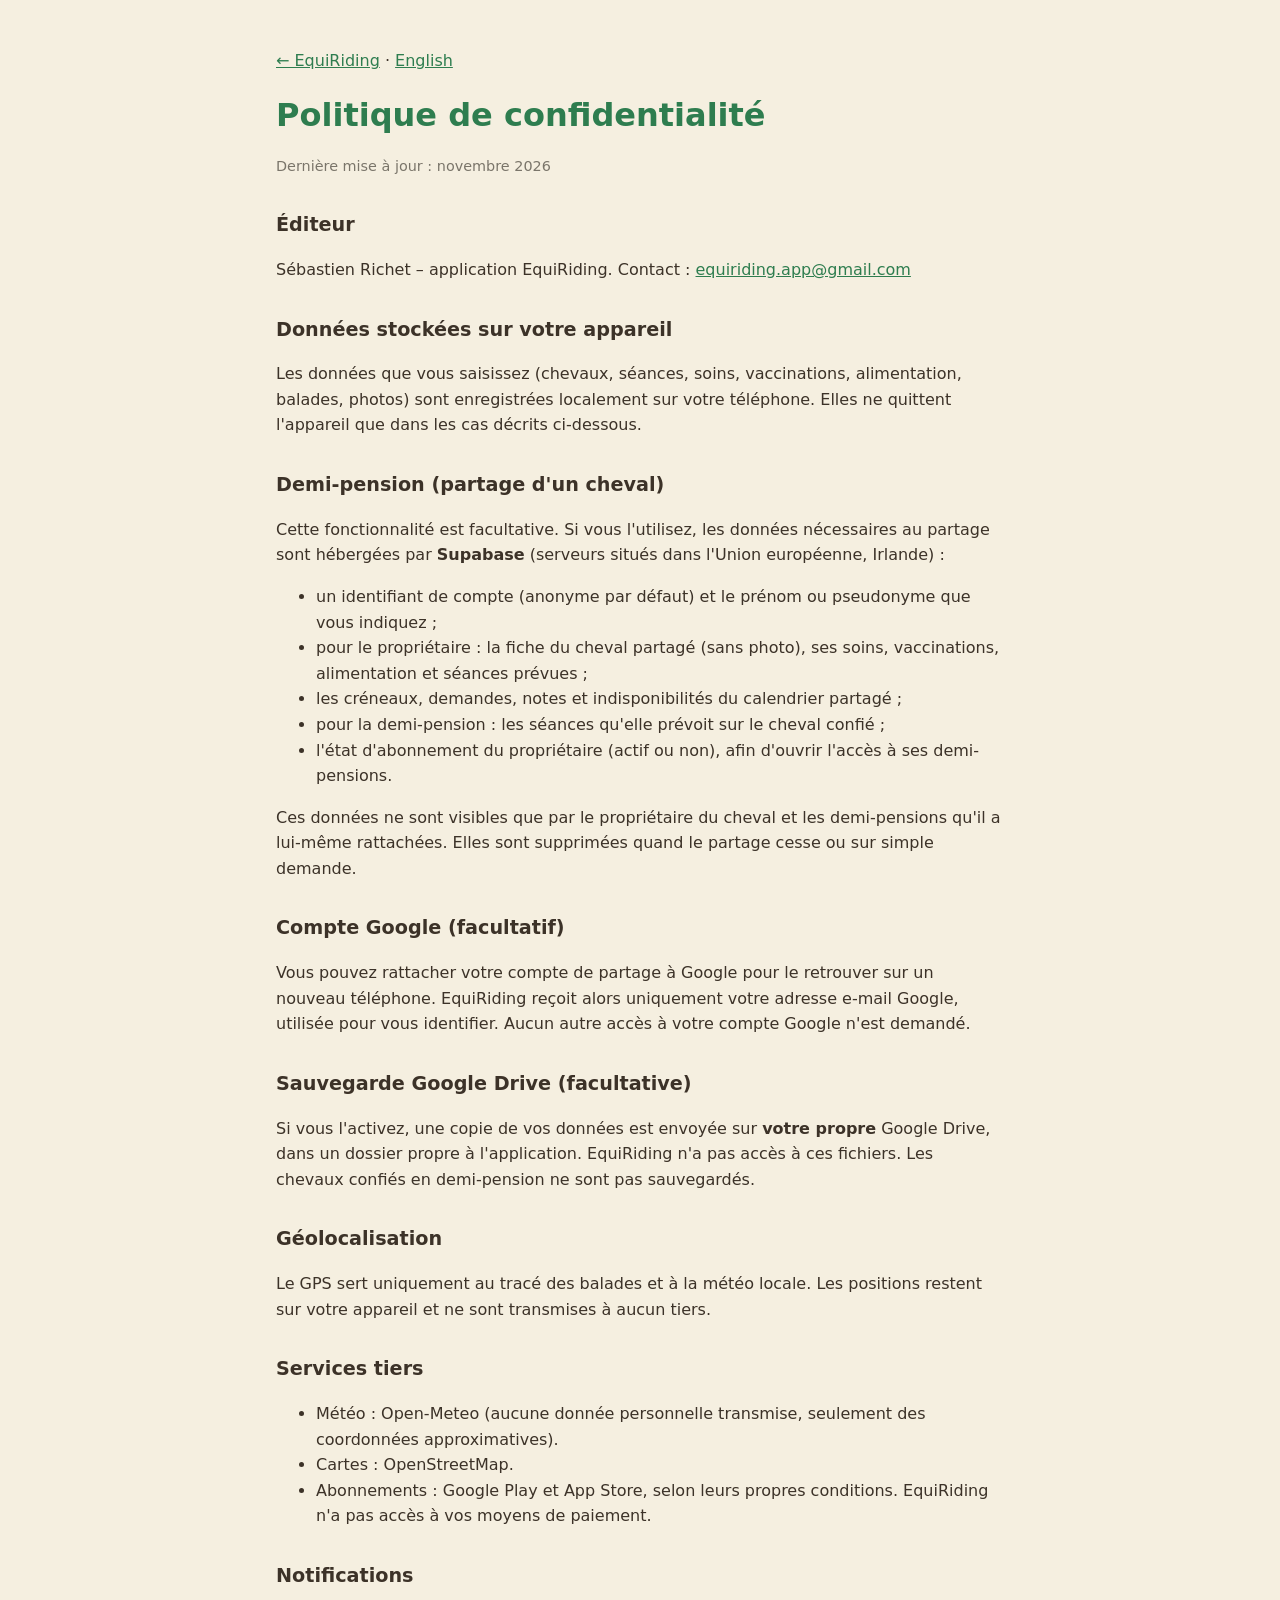
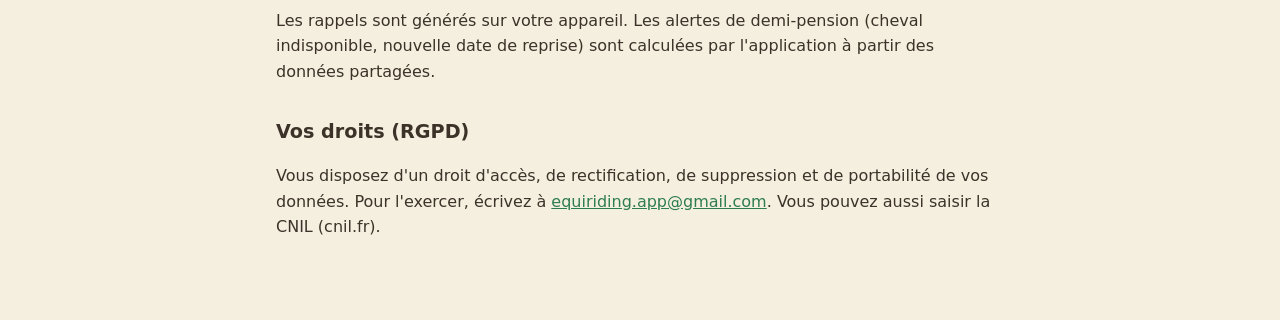
==== confidentialite.html @ e7aeb92d "Add files via upload" ====
<!doctype html>
<html lang="fr">
<head>
<meta charset="utf-8">
<meta name="viewport" content="width=device-width,initial-scale=1">
<title>Confidentialité – EquiRiding</title>
<link rel="stylesheet" href="style.css">
</head>
<body><main>
<p><a href="index.html">← EquiRiding</a> · <a href="privacy.html">English</a></p>
<h1>Politique de confidentialité</h1>
<p class="muted">Dernière mise à jour : novembre 2026</p>

<h2>Éditeur</h2>
<p>Sébastien Richet – application EquiRiding. Contact : <a href="mailto:equiriding.app@gmail.com">equiriding.app@gmail.com</a></p>

<h2>Données stockées sur votre appareil</h2>
<p>Les données que vous saisissez (chevaux, séances, soins, vaccinations, alimentation, balades, photos) sont enregistrées localement sur votre téléphone. Elles ne quittent l'appareil que dans les cas décrits ci-dessous.</p>

<h2>Demi-pension (partage d'un cheval)</h2>
<p>Cette fonctionnalité est facultative. Si vous l'utilisez, les données nécessaires au partage sont hébergées par <strong>Supabase</strong> (serveurs situés dans l'Union européenne, Irlande) :</p>
<ul>
<li>un identifiant de compte (anonyme par défaut) et le prénom ou pseudonyme que vous indiquez ;</li>
<li>pour le propriétaire : la fiche du cheval partagé (sans photo), ses soins, vaccinations, alimentation et séances prévues ;</li>
<li>les créneaux, demandes, notes et indisponibilités du calendrier partagé ;</li>
<li>pour la demi-pension : les séances qu'elle prévoit sur le cheval confié ;</li>
<li>l'état d'abonnement du propriétaire (actif ou non), afin d'ouvrir l'accès à ses demi-pensions.</li>
</ul>
<p>Ces données ne sont visibles que par le propriétaire du cheval et les demi-pensions qu'il a lui-même rattachées. Elles sont supprimées quand le partage cesse ou sur simple demande.</p>

<h2>Compte Google (facultatif)</h2>
<p>Vous pouvez rattacher votre compte de partage à Google pour le retrouver sur un nouveau téléphone. EquiRiding reçoit alors uniquement votre adresse e-mail Google, utilisée pour vous identifier. Aucun autre accès à votre compte Google n'est demandé.</p>

<h2>Sauvegarde Google Drive (facultative)</h2>
<p>Si vous l'activez, une copie de vos données est envoyée sur <strong>votre propre</strong> Google Drive, dans un dossier propre à l'application. EquiRiding n'a pas accès à ces fichiers. Les chevaux confiés en demi-pension ne sont pas sauvegardés.</p>

<h2>Géolocalisation</h2>
<p>Le GPS sert uniquement au tracé des balades et à la météo locale. Les positions restent sur votre appareil et ne sont transmises à aucun tiers.</p>

<h2>Services tiers</h2>
<ul>
<li>Météo : Open-Meteo (aucune donnée personnelle transmise, seulement des coordonnées approximatives).</li>
<li>Cartes : OpenStreetMap.</li>
<li>Abonnements : Google Play et App Store, selon leurs propres conditions. EquiRiding n'a pas accès à vos moyens de paiement.</li>
</ul>

<h2>Notifications</h2>
<p>Les rappels sont générés sur votre appareil. Les alertes de demi-pension (cheval indisponible, nouvelle date de reprise) sont calculées par l'application à partir des données partagées.</p>

<h2>Vos droits (RGPD)</h2>
<p>Vous disposez d'un droit d'accès, de rectification, de suppression et de portabilité de vos données. Pour l'exercer, écrivez à <a href="mailto:equiriding.app@gmail.com">equiriding.app@gmail.com</a>. Vous pouvez aussi saisir la CNIL (cnil.fr).</p>
</main></body>
</html>
---- style.css ----
:root{--bg:#F5EFE0;--card:#FAF7F0;--text:#3C3228;--muted:#7A756A;--accent:#2E7D4F}
*{box-sizing:border-box}
body{margin:0;background:var(--bg);color:var(--text);font:16px/1.6 system-ui,-apple-system,Segoe UI,Roboto,sans-serif}
main{max-width:760px;margin:0 auto;padding:32px 16px 64px}
h1{color:var(--accent);margin:0 0 8px}
h2{margin-top:32px;font-size:1.2rem}
.card{background:var(--card);border-radius:14px;padding:20px;margin:16px 0}
a{color:var(--accent)}
.muted{color:var(--muted);font-size:.9rem}
nav a{margin-right:16px}
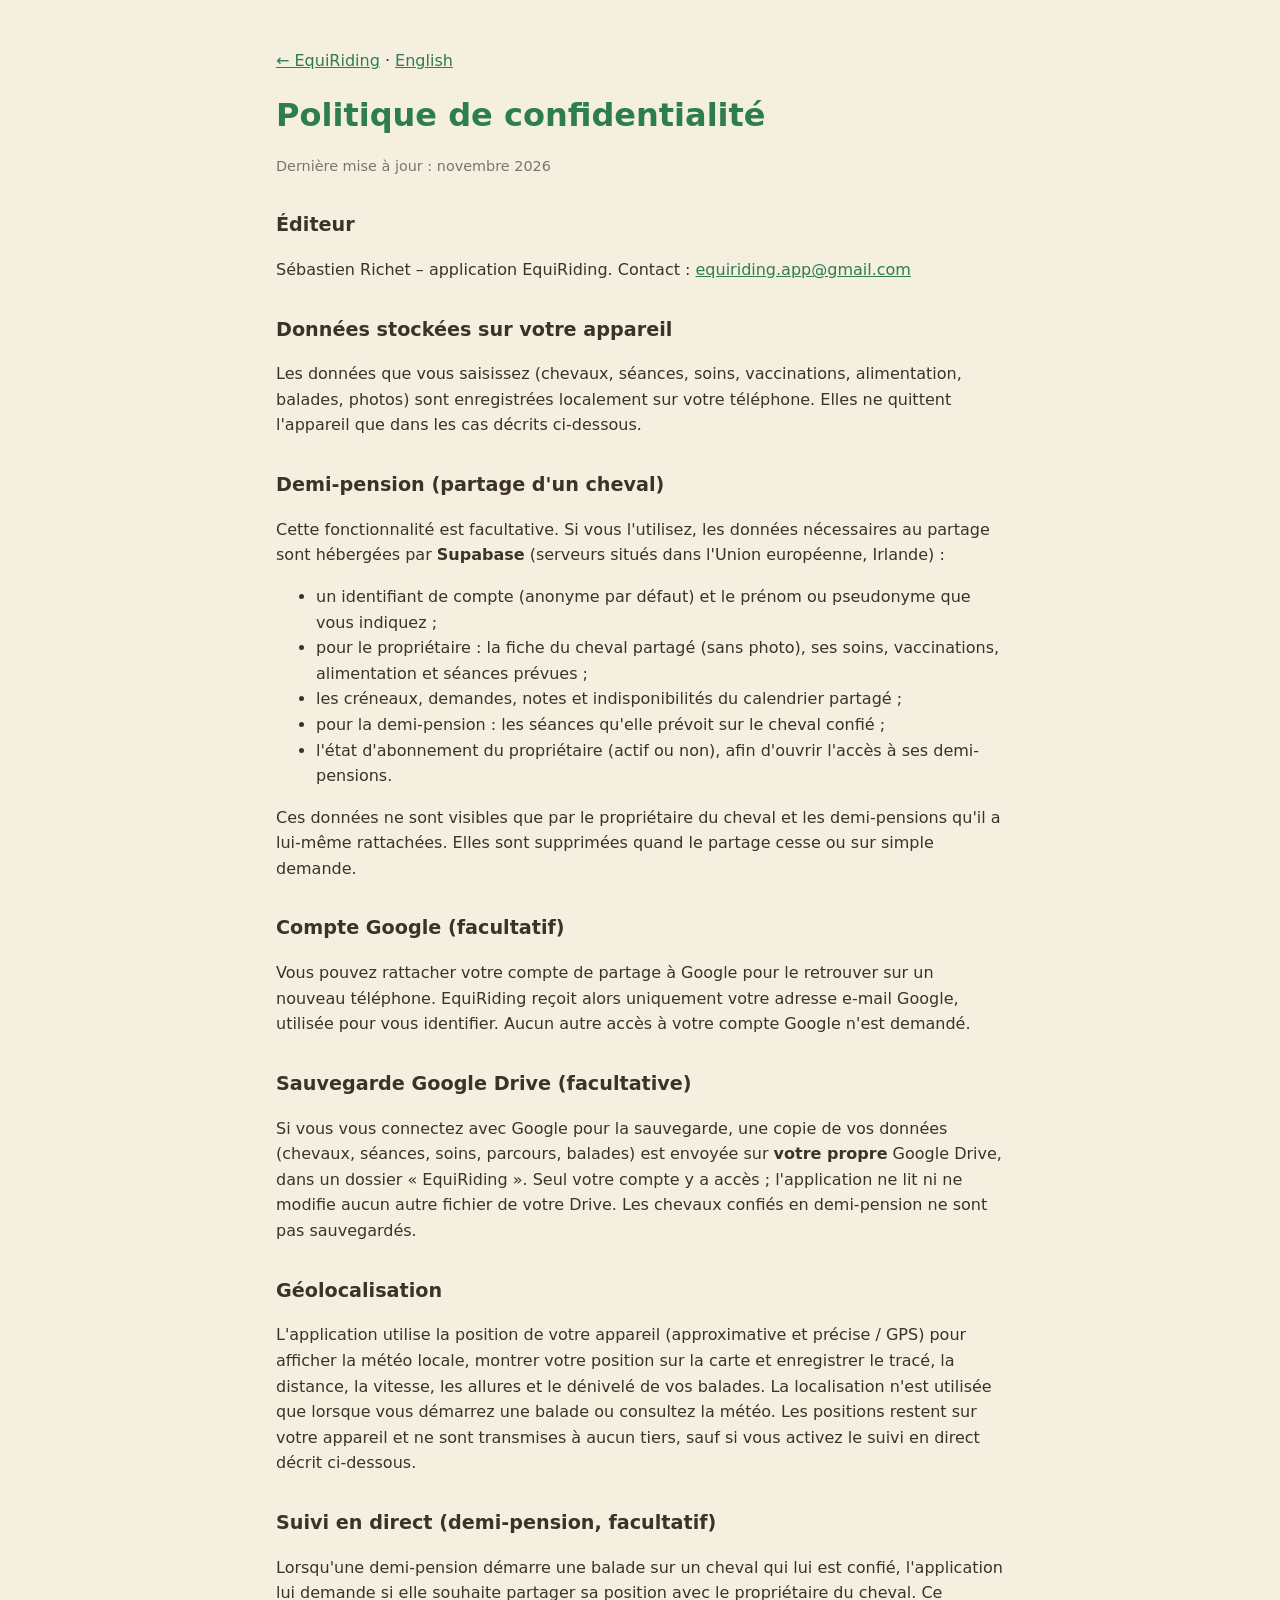
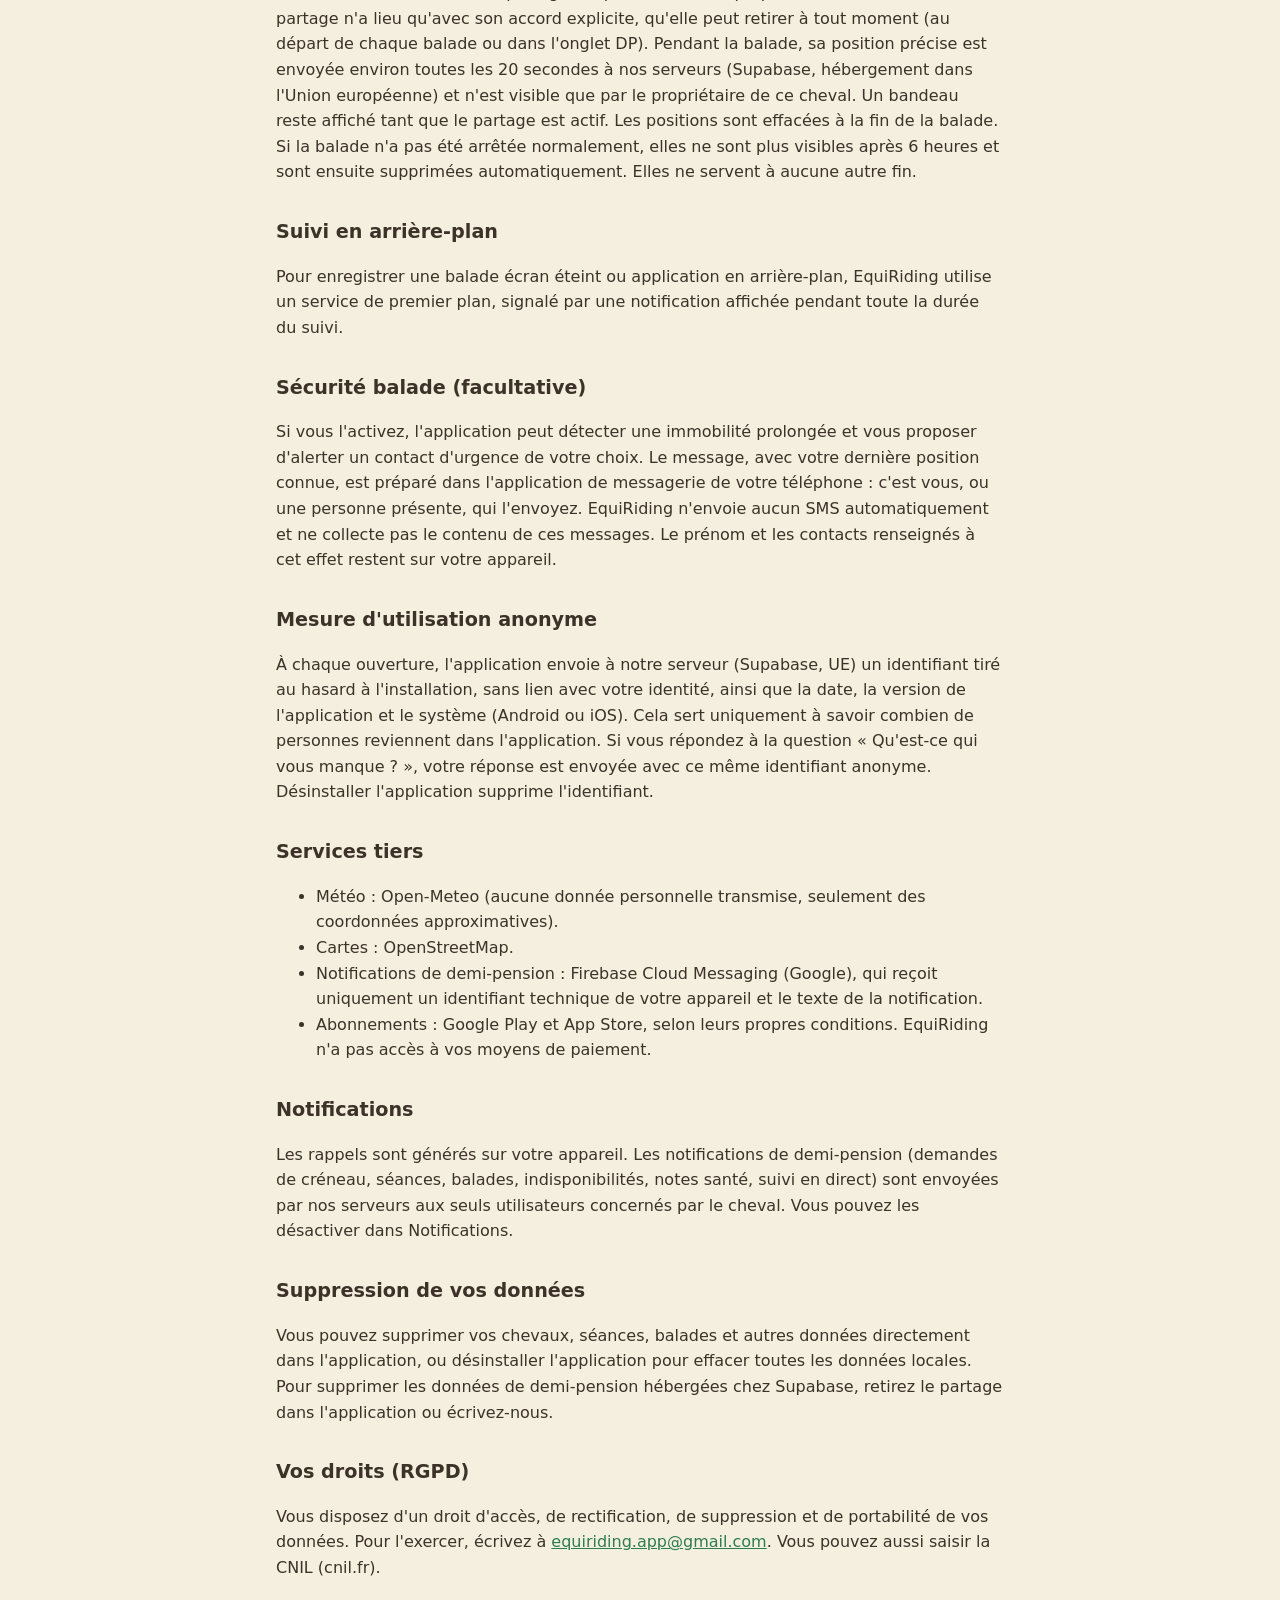
==== commit b02d13b7: "Add files via upload" ====
--- a/confidentialite.html
+++ b/confidentialite.html
@@ -32,20 +32,36 @@
 <p>Vous pouvez rattacher votre compte de partage à Google pour le retrouver sur un nouveau téléphone. EquiRiding reçoit alors uniquement votre adresse e-mail Google, utilisée pour vous identifier. Aucun autre accès à votre compte Google n'est demandé.</p>
 
 <h2>Sauvegarde Google Drive (facultative)</h2>
-<p>Si vous l'activez, une copie de vos données est envoyée sur <strong>votre propre</strong> Google Drive, dans un dossier propre à l'application. EquiRiding n'a pas accès à ces fichiers. Les chevaux confiés en demi-pension ne sont pas sauvegardés.</p>
+<p>Si vous vous connectez avec Google pour la sauvegarde, une copie de vos données (chevaux, séances, soins, parcours, balades) est envoyée sur <strong>votre propre</strong> Google Drive, dans un dossier « EquiRiding ». Seul votre compte y a accès ; l'application ne lit ni ne modifie aucun autre fichier de votre Drive. Les chevaux confiés en demi-pension ne sont pas sauvegardés.</p>
 
 <h2>Géolocalisation</h2>
-<p>Le GPS sert uniquement au tracé des balades et à la météo locale. Les positions restent sur votre appareil et ne sont transmises à aucun tiers.</p>
+<p>L'application utilise la position de votre appareil (approximative et précise / GPS) pour afficher la météo locale, montrer votre position sur la carte et enregistrer le tracé, la distance, la vitesse, les allures et le dénivelé de vos balades. La localisation n'est utilisée que lorsque vous démarrez une balade ou consultez la météo. Les positions restent sur votre appareil et ne sont transmises à aucun tiers, sauf si vous activez le suivi en direct décrit ci-dessous.</p>
+
+<h2>Suivi en direct (demi-pension, facultatif)</h2>
+<p>Lorsqu'une demi-pension démarre une balade sur un cheval qui lui est confié, l'application lui demande si elle souhaite partager sa position avec le propriétaire du cheval. Ce partage n'a lieu qu'avec son accord explicite, qu'elle peut retirer à tout moment (au départ de chaque balade ou dans l'onglet DP). Pendant la balade, sa position précise est envoyée environ toutes les 20 secondes à nos serveurs (Supabase, hébergement dans l'Union européenne) et n'est visible que par le propriétaire de ce cheval. Un bandeau reste affiché tant que le partage est actif. Les positions sont effacées à la fin de la balade. Si la balade n'a pas été arrêtée normalement, elles ne sont plus visibles après 6 heures et sont ensuite supprimées automatiquement. Elles ne servent à aucune autre fin.</p>
+
+<h2>Suivi en arrière-plan</h2>
+<p>Pour enregistrer une balade écran éteint ou application en arrière-plan, EquiRiding utilise un service de premier plan, signalé par une notification affichée pendant toute la durée du suivi.</p>
+
+<h2>Sécurité balade (facultative)</h2>
+<p>Si vous l'activez, l'application peut détecter une immobilité prolongée et vous proposer d'alerter un contact d'urgence de votre choix. Le message, avec votre dernière position connue, est préparé dans l'application de messagerie de votre téléphone : c'est vous, ou une personne présente, qui l'envoyez. EquiRiding n'envoie aucun SMS automatiquement et ne collecte pas le contenu de ces messages. Le prénom et les contacts renseignés à cet effet restent sur votre appareil.</p>
+
+<h2>Mesure d'utilisation anonyme</h2>
+<p>À chaque ouverture, l'application envoie à notre serveur (Supabase, UE) un identifiant tiré au hasard à l'installation, sans lien avec votre identité, ainsi que la date, la version de l'application et le système (Android ou iOS). Cela sert uniquement à savoir combien de personnes reviennent dans l'application. Si vous répondez à la question « Qu'est-ce qui vous manque ? », votre réponse est envoyée avec ce même identifiant anonyme. Désinstaller l'application supprime l'identifiant.</p>
 
 <h2>Services tiers</h2>
 <ul>
 <li>Météo : Open-Meteo (aucune donnée personnelle transmise, seulement des coordonnées approximatives).</li>
 <li>Cartes : OpenStreetMap.</li>
+<li>Notifications de demi-pension : Firebase Cloud Messaging (Google), qui reçoit uniquement un identifiant technique de votre appareil et le texte de la notification.</li>
 <li>Abonnements : Google Play et App Store, selon leurs propres conditions. EquiRiding n'a pas accès à vos moyens de paiement.</li>
 </ul>
 
 <h2>Notifications</h2>
-<p>Les rappels sont générés sur votre appareil. Les alertes de demi-pension (cheval indisponible, nouvelle date de reprise) sont calculées par l'application à partir des données partagées.</p>
+<p>Les rappels sont générés sur votre appareil. Les notifications de demi-pension (demandes de créneau, séances, balades, indisponibilités, notes santé, suivi en direct) sont envoyées par nos serveurs aux seuls utilisateurs concernés par le cheval. Vous pouvez les désactiver dans Notifications.</p>
+
+<h2>Suppression de vos données</h2>
+<p>Vous pouvez supprimer vos chevaux, séances, balades et autres données directement dans l'application, ou désinstaller l'application pour effacer toutes les données locales. Pour supprimer les données de demi-pension hébergées chez Supabase, retirez le partage dans l'application ou écrivez-nous.</p>
 
 <h2>Vos droits (RGPD)</h2>
 <p>Vous disposez d'un droit d'accès, de rectification, de suppression et de portabilité de vos données. Pour l'exercer, écrivez à <a href="mailto:equiriding.app@gmail.com">equiriding.app@gmail.com</a>. Vous pouvez aussi saisir la CNIL (cnil.fr).</p>
